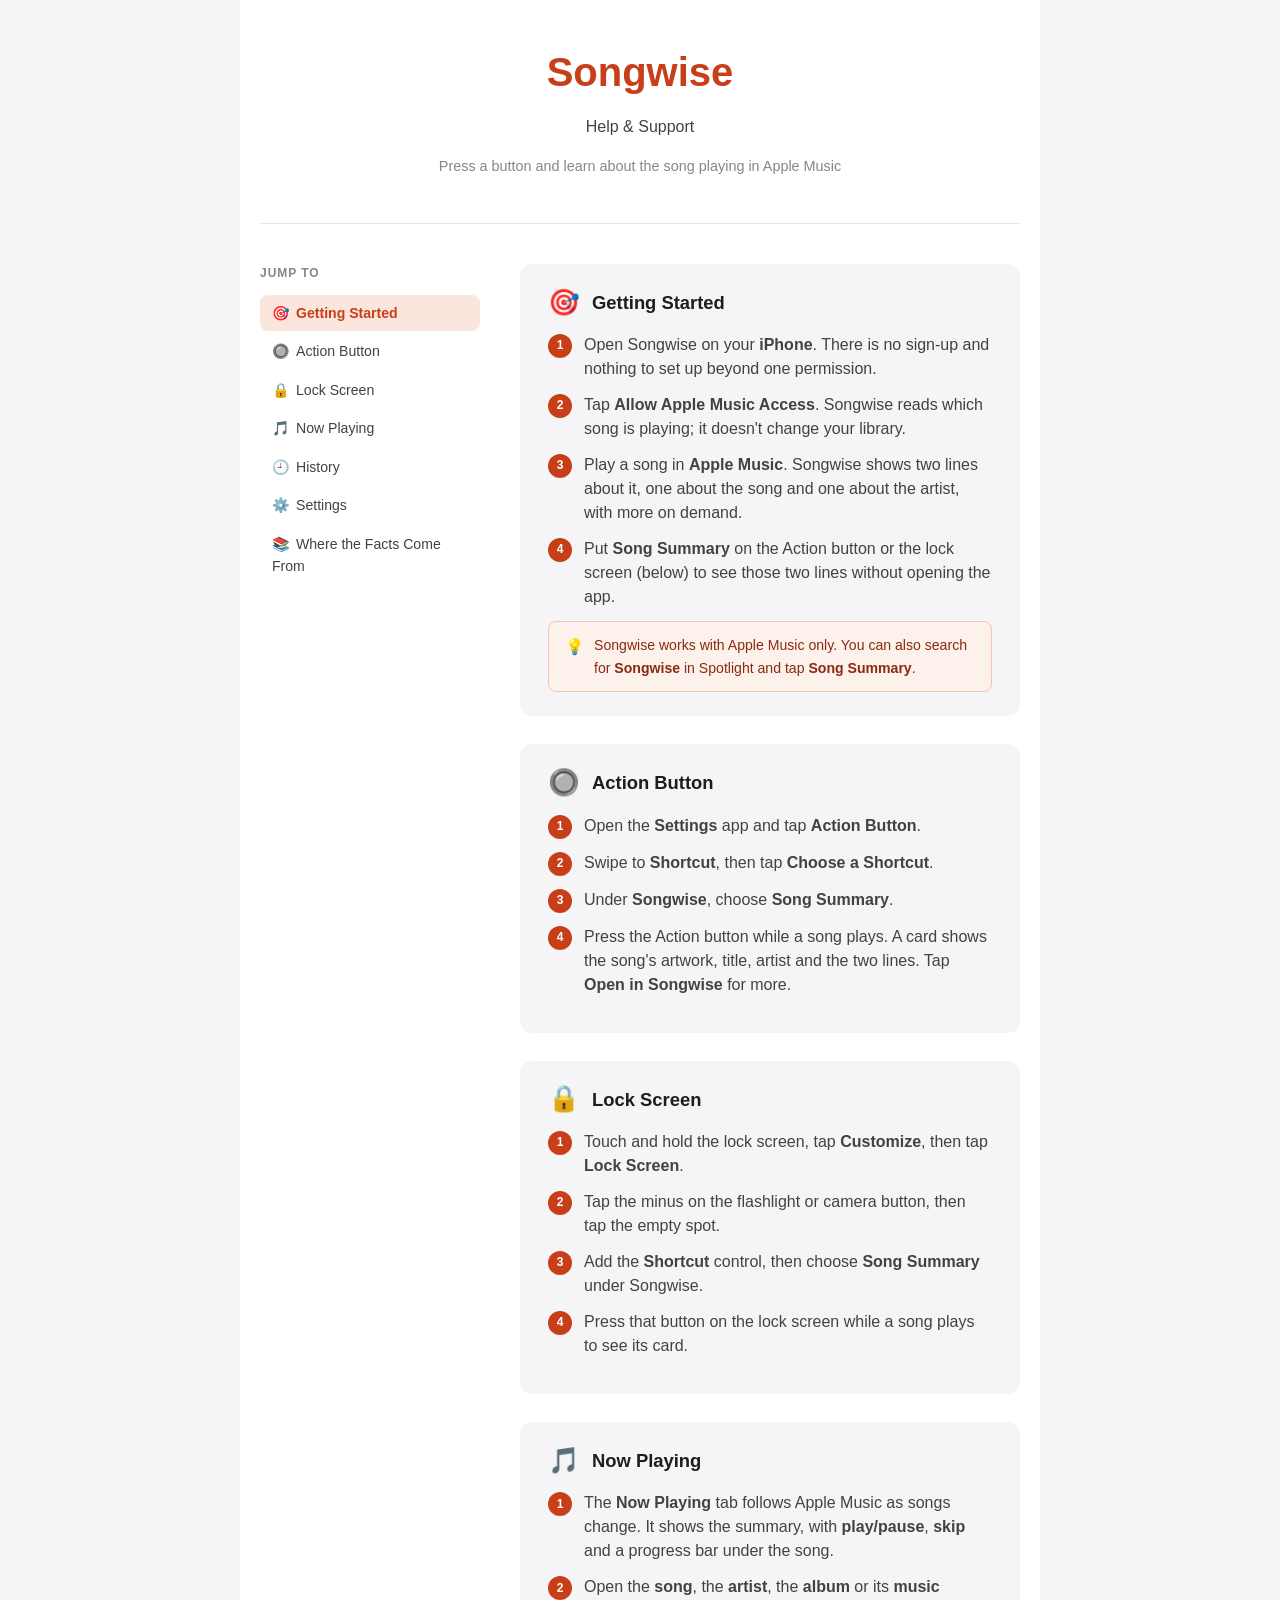
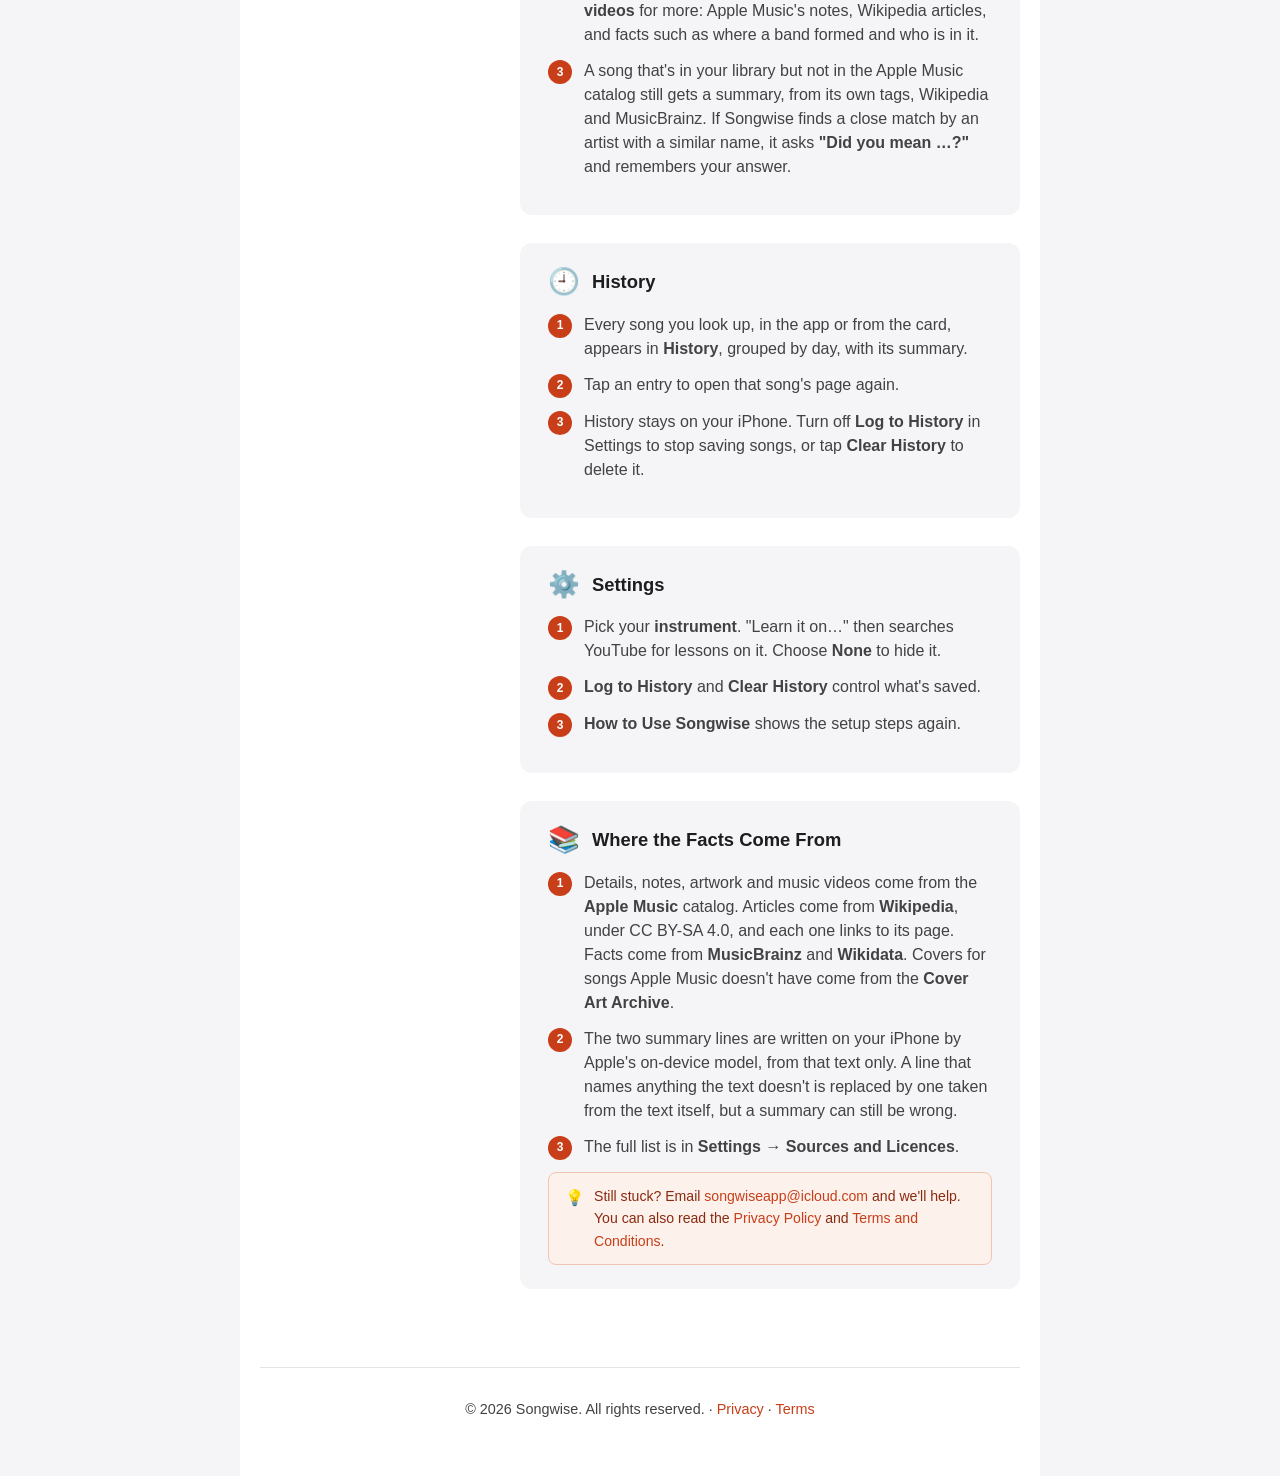
==== index.html @ 33ce4cde "Songwise support site: Help, Privacy, Terms Co-Authored-By: Claude Opus 5.5 <noreply@anthropic.com>" ====
<!DOCTYPE html>
<html lang="en">
<head>
    <meta charset="UTF-8">
    <meta name="viewport" content="width=device-width, initial-scale=1.0">
    <title>Songwise - Help &amp; Support</title>
    <link rel="stylesheet" href="styles.css">
    <link rel="stylesheet" href="support.css">
</head>
<body>
    <div class="container">

        <!-- Header -->
        <header>
            <h1><span class="app-name">Songwise</span></h1>
            <p>Help &amp; Support</p>
            <p class="last-updated">Press a button and learn about the song playing in Apple Music</p>
        </header>

        <!-- Layout: sidebar + main -->
        <div class="support-layout">

            <!-- Sidebar nav -->
            <aside class="sidebar">
                <p class="sidebar-title">Jump to</p>
                <nav id="sidebar-nav">
                    <a href="#getting-started"><span class="nav-icon">🎯</span>Getting Started</a>
                    <a href="#action-button"><span class="nav-icon">🔘</span>Action Button</a>
                    <a href="#lock-screen"><span class="nav-icon">🔒</span>Lock Screen</a>
                    <a href="#now-playing"><span class="nav-icon">🎵</span>Now Playing</a>
                    <a href="#history"><span class="nav-icon">🕘</span>History</a>
                    <a href="#settings"><span class="nav-icon">⚙️</span>Settings</a>
                    <a href="#sources"><span class="nav-icon">📚</span>Where the Facts Come From</a>
                </nav>
            </aside>

            <!-- Main content -->
            <main class="support-main">

                <!-- 1. Getting Started -->
                <section id="getting-started" class="topic-card">
                    <div class="topic-header">
                        <span class="topic-icon">🎯</span>
                        <h2 class="topic-title">Getting Started</h2>
                    </div>
                    <ol class="steps">
                        <li>
                            <span class="step-num">1</span>
                            <span class="step-text">Open Songwise on your <strong>iPhone</strong>. There is no sign-up and nothing to set up beyond one permission.</span>
                        </li>
                        <li>
                            <span class="step-num">2</span>
                            <span class="step-text">Tap <strong>Allow Apple Music Access</strong>. Songwise reads which song is playing; it doesn't change your library.</span>
                        </li>
                        <li>
                            <span class="step-num">3</span>
                            <span class="step-text">Play a song in <strong>Apple Music</strong>. Songwise shows two lines about it, one about the song and one about the artist, with more on demand.</span>
                        </li>
                        <li>
                            <span class="step-num">4</span>
                            <span class="step-text">Put <strong>Song Summary</strong> on the Action button or the lock screen (below) to see those two lines without opening the app.</span>
                        </li>
                    </ol>
                    <div class="tip-callout">
                        <span class="tip-callout-icon">💡</span>
                        <span>Songwise works with Apple Music only. You can also search for <strong>Songwise</strong> in Spotlight and tap <strong>Song Summary</strong>.</span>
                    </div>
                </section>

                <!-- 2. Action Button -->
                <section id="action-button" class="topic-card">
                    <div class="topic-header">
                        <span class="topic-icon">🔘</span>
                        <h2 class="topic-title">Action Button</h2>
                    </div>
                    <ol class="steps">
                        <li>
                            <span class="step-num">1</span>
                            <span class="step-text">Open the <strong>Settings</strong> app and tap <strong>Action Button</strong>.</span>
                        </li>
                        <li>
                            <span class="step-num">2</span>
                            <span class="step-text">Swipe to <strong>Shortcut</strong>, then tap <strong>Choose a Shortcut</strong>.</span>
                        </li>
                        <li>
                            <span class="step-num">3</span>
                            <span class="step-text">Under <strong>Songwise</strong>, choose <strong>Song Summary</strong>.</span>
                        </li>
                        <li>
                            <span class="step-num">4</span>
                            <span class="step-text">Press the Action button while a song plays. A card shows the song's artwork, title, artist and the two lines. Tap <strong>Open in Songwise</strong> for more.</span>
                        </li>
                    </ol>
                </section>

                <!-- 3. Lock Screen -->
                <section id="lock-screen" class="topic-card">
                    <div class="topic-header">
                        <span class="topic-icon">🔒</span>
                        <h2 class="topic-title">Lock Screen</h2>
                    </div>
                    <ol class="steps">
                        <li>
                            <span class="step-num">1</span>
                            <span class="step-text">Touch and hold the lock screen, tap <strong>Customize</strong>, then tap <strong>Lock Screen</strong>.</span>
                        </li>
                        <li>
                            <span class="step-num">2</span>
                            <span class="step-text">Tap the minus on the flashlight or camera button, then tap the empty spot.</span>
                        </li>
                        <li>
                            <span class="step-num">3</span>
                            <span class="step-text">Add the <strong>Shortcut</strong> control, then choose <strong>Song Summary</strong> under Songwise.</span>
                        </li>
                        <li>
                            <span class="step-num">4</span>
                            <span class="step-text">Press that button on the lock screen while a song plays to see its card.</span>
                        </li>
                    </ol>
                </section>

                <!-- 4. Now Playing -->
                <section id="now-playing" class="topic-card">
                    <div class="topic-header">
                        <span class="topic-icon">🎵</span>
                        <h2 class="topic-title">Now Playing</h2>
                    </div>
                    <ol class="steps">
                        <li>
                            <span class="step-num">1</span>
                            <span class="step-text">The <strong>Now Playing</strong> tab follows Apple Music as songs change. It shows the summary, with <strong>play/pause</strong>, <strong>skip</strong> and a progress bar under the song.</span>
                        </li>
                        <li>
                            <span class="step-num">2</span>
                            <span class="step-text">Open the <strong>song</strong>, the <strong>artist</strong>, the <strong>album</strong> or its <strong>music videos</strong> for more: Apple Music's notes, Wikipedia articles, and facts such as where a band formed and who is in it.</span>
                        </li>
                        <li>
                            <span class="step-num">3</span>
                            <span class="step-text">A song that's in your library but not in the Apple Music catalog still gets a summary, from its own tags, Wikipedia and MusicBrainz. If Songwise finds a close match by an artist with a similar name, it asks <strong>"Did you mean …?"</strong> and remembers your answer.</span>
                        </li>
                    </ol>
                </section>

                <!-- 5. History -->
                <section id="history" class="topic-card">
                    <div class="topic-header">
                        <span class="topic-icon">🕘</span>
                        <h2 class="topic-title">History</h2>
                    </div>
                    <ol class="steps">
                        <li>
                            <span class="step-num">1</span>
                            <span class="step-text">Every song you look up, in the app or from the card, appears in <strong>History</strong>, grouped by day, with its summary.</span>
                        </li>
                        <li>
                            <span class="step-num">2</span>
                            <span class="step-text">Tap an entry to open that song's page again.</span>
                        </li>
                        <li>
                            <span class="step-num">3</span>
                            <span class="step-text">History stays on your iPhone. Turn off <strong>Log to History</strong> in Settings to stop saving songs, or tap <strong>Clear History</strong> to delete it.</span>
                        </li>
                    </ol>
                </section>

                <!-- 6. Settings -->
                <section id="settings" class="topic-card">
                    <div class="topic-header">
                        <span class="topic-icon">⚙️</span>
                        <h2 class="topic-title">Settings</h2>
                    </div>
                    <ol class="steps">
                        <li>
                            <span class="step-num">1</span>
                            <span class="step-text">Pick your <strong>instrument</strong>. "Learn it on…" then searches YouTube for lessons on it. Choose <strong>None</strong> to hide it.</span>
                        </li>
                        <li>
                            <span class="step-num">2</span>
                            <span class="step-text"><strong>Log to History</strong> and <strong>Clear History</strong> control what's saved.</span>
                        </li>
                        <li>
                            <span class="step-num">3</span>
                            <span class="step-text"><strong>How to Use Songwise</strong> shows the setup steps again.</span>
                        </li>
                    </ol>
                </section>

                <!-- 7. Sources -->
                <section id="sources" class="topic-card">
                    <div class="topic-header">
                        <span class="topic-icon">📚</span>
                        <h2 class="topic-title">Where the Facts Come From</h2>
                    </div>
                    <ol class="steps">
                        <li>
                            <span class="step-num">1</span>
                            <span class="step-text">Details, notes, artwork and music videos come from the <strong>Apple Music</strong> catalog. Articles come from <strong>Wikipedia</strong>, under CC BY-SA 4.0, and each one links to its page. Facts come from <strong>MusicBrainz</strong> and <strong>Wikidata</strong>. Covers for songs Apple Music doesn't have come from the <strong>Cover Art Archive</strong>.</span>
                        </li>
                        <li>
                            <span class="step-num">2</span>
                            <span class="step-text">The two summary lines are written on your iPhone by Apple's on-device model, from that text only. A line that names anything the text doesn't is replaced by one taken from the text itself, but a summary can still be wrong.</span>
                        </li>
                        <li>
                            <span class="step-num">3</span>
                            <span class="step-text">The full list is in <strong>Settings → Sources and Licences</strong>.</span>
                        </li>
                    </ol>
                    <div class="tip-callout">
                        <span class="tip-callout-icon">💡</span>
                        <span>Still stuck? Email <a href="mailto:songwiseapp@icloud.com">songwiseapp@icloud.com</a> and we'll help. You can also read the <a href="privacy.html">Privacy Policy</a> and <a href="terms.html">Terms and Conditions</a>.</span>
                    </div>
                </section>

            </main>
        </div>

        <footer>
            <p>&copy; 2026 Songwise. All rights reserved. &middot; <a href="privacy.html">Privacy</a> &middot; <a href="terms.html">Terms</a></p>
        </footer>
    </div>

    <a href="#" id="back-to-top" aria-label="Back to top">↑</a>

    <script>
        const sections = [...document.querySelectorAll('.topic-card')];
        const navLinks = [...document.querySelectorAll('#sidebar-nav a')];
        const backToTop = document.getElementById('back-to-top');

        function onScroll() {
            const y = window.scrollY + 120;
            let current = sections[0];
            for (const s of sections) {
                if (s.offsetTop <= y) current = s;
            }
            navLinks.forEach(a => {
                a.classList.toggle('active', a.getAttribute('href') === '#' + current.id);
            });
            backToTop.classList.toggle('visible', window.scrollY > 400);
        }

        window.addEventListener('scroll', onScroll, { passive: true });
        onScroll();

        backToTop.addEventListener('click', e => {
            e.preventDefault();
            window.scrollTo({ top: 0, behavior: 'smooth' });
        });
    </script>
</body>
</html>
---- styles.css ----
/* ============================================================
   Songwise — Shared Stylesheet
   Used by: privacy.html, terms.html, index.html (Help & Support)
   ============================================================ */

* {
    margin: 0;
    padding: 0;
    box-sizing: border-box;
}

body {
    font-family: -apple-system, BlinkMacSystemFont, 'Segoe UI', Roboto, Oxygen, Ubuntu, Cantarell, sans-serif;
    line-height: 1.6;
    color: #333;
    background-color: #f5f5f7;
}

.container {
    max-width: 800px;
    margin: 0 auto;
    padding: 40px 20px;
    background-color: white;
    min-height: 100vh;
}

header {
    text-align: center;
    margin-bottom: 40px;
    padding-bottom: 30px;
    border-bottom: 1px solid #e5e5e7;
}

h1 {
    font-size: 2.5em;
    font-weight: 600;
    color: #1d1d1f;
    margin-bottom: 10px;
}

.app-name {
    color: #c83e18;
}

.last-updated {
    color: #86868b;
    font-size: 0.9em;
}

.app-store-cta {
    margin-top: 20px;
}

.app-store-badge {
    display: inline-block;
    transition: opacity 0.2s ease;
}

.app-store-badge:hover {
    opacity: 0.85;
}

.app-store-badge img {
    height: 48px;
    width: auto;
    vertical-align: middle;
}

h2 {
    font-size: 1.5em;
    font-weight: 600;
    color: #1d1d1f;
    margin-top: 30px;
    margin-bottom: 15px;
}

p {
    margin-bottom: 15px;
    color: #424245;
}

ul {
    margin-left: 20px;
    margin-bottom: 15px;
}

li {
    margin-bottom: 8px;
    color: #424245;
}

.contact {
    background-color: #f5f5f7;
    padding: 20px;
    border-radius: 8px;
    margin-top: 40px;
}

a {
    color: #c83e18;
    text-decoration: none;
}

a:hover {
    text-decoration: underline;
}

footer {
    text-align: center;
    margin-top: 50px;
    padding-top: 30px;
    border-top: 1px solid #e5e5e7;
    color: #86868b;
    font-size: 0.9em;
}

@media (max-width: 600px) {
    h1 {
        font-size: 2em;
    }

    h2 {
        font-size: 1.3em;
    }
}
---- support.css ----
/* ============================================================
   Songwise — Support Page Styles
   Depends on: styles.css (shared base)
   ============================================================ */

/* ── Layout ── */
.support-layout {
    display: flex;
    gap: 40px;
    align-items: flex-start;
}

/* ── Sidebar ── */
.sidebar {
    flex: 0 0 220px;
    position: sticky;
    top: 30px;
}

.sidebar-title {
    font-size: 0.75em;
    font-weight: 700;
    text-transform: uppercase;
    letter-spacing: 0.08em;
    color: #86868b;
    margin-bottom: 12px;
}

.sidebar nav a {
    display: block;
    padding: 7px 12px;
    border-radius: 8px;
    color: #424245;
    font-size: 0.88em;
    text-decoration: none;
    transition: background 0.15s, color 0.15s;
    margin-bottom: 2px;
}

.sidebar nav a:hover {
    background: #fdf1ec;
    color: #c83e18;
    text-decoration: none;
}

.sidebar nav a.active {
    background: #fbe6dd;
    color: #c83e18;
    font-weight: 600;
}

.sidebar nav a .nav-icon {
    margin-right: 6px;
}

/* ── Main content ── */
.support-main {
    flex: 1;
    min-width: 0;
}

/* ── Topic cards ── */
.topic-card {
    background: #f5f5f7;
    border-radius: 12px;
    padding: 24px 28px;
    margin-bottom: 28px;
    scroll-margin-top: 30px;
}

.topic-header {
    display: flex;
    align-items: center;
    gap: 12px;
    margin-bottom: 16px;
}

.topic-icon {
    font-size: 1.6em;
    line-height: 1;
}

.topic-title {
    font-size: 1.15em;
    font-weight: 700;
    color: #1d1d1f;
    margin: 0;
}

/* ── Numbered steps ── */
.steps {
    list-style: none;
    margin: 0;
    padding: 0;
}

.steps li {
    display: flex;
    align-items: flex-start;
    gap: 12px;
    margin-bottom: 12px;
    color: #333;
}

.step-num {
    flex-shrink: 0;
    width: 24px;
    height: 24px;
    background: #c83e18;
    color: white;
    border-radius: 50%;
    font-size: 0.75em;
    font-weight: 700;
    display: flex;
    align-items: center;
    justify-content: center;
    margin-top: 1px;
}

.step-text {
    flex: 1;
    color: #424245;
    line-height: 1.5;
}

/* ── Sub-lists inside steps ── */
.steps .step-text ul {
    margin: 8px 0 0 0;
    padding-left: 18px;
}

.steps .step-text ul li {
    display: list-item;
    margin-bottom: 4px;
}

/* ── Tip callout ── */
.tip-callout {
    background: #fdf1ec;
    border: 1px solid #f3c4b2;
    border-radius: 8px;
    padding: 12px 16px;
    margin-top: 12px;
    font-size: 0.88em;
    color: #8a2a10;
    display: flex;
    gap: 10px;
    align-items: flex-start;
}

.tip-callout-icon {
    font-size: 1.1em;
    flex-shrink: 0;
    margin-top: 1px;
}

/* ── Back to top ── */
#back-to-top {
    position: fixed;
    bottom: 30px;
    right: 30px;
    width: 42px;
    height: 42px;
    background: #c83e18;
    color: white;
    border: none;
    border-radius: 50%;
    font-size: 1.2em;
    cursor: pointer;
    display: flex;
    align-items: center;
    justify-content: center;
    box-shadow: 0 2px 12px rgba(200, 62, 24, 0.35);
    opacity: 0;
    transition: opacity 0.25s;
    text-decoration: none;
}

#back-to-top.visible {
    opacity: 1;
}

/* ── Header subtitle ── */
.header-subtitle {
    color: #86868b;
    font-size: 1em;
    margin-top: 6px;
}

/* ── Responsive ── */
@media (max-width: 720px) {
    .support-layout {
        flex-direction: column;
        gap: 0;
    }

    .sidebar {
        position: static;
        flex: none;
        width: 100%;
        background: #f5f5f7;
        border-radius: 12px;
        padding: 16px 20px;
        margin-bottom: 24px;
    }

    .sidebar nav {
        display: flex;
        flex-wrap: wrap;
        gap: 6px;
    }

    .sidebar nav a {
        padding: 5px 10px;
        background: white;
        border-radius: 20px;
        font-size: 0.82em;
        margin: 0;
    }

    #back-to-top {
        right: 16px;
        bottom: 20px;
    }
}
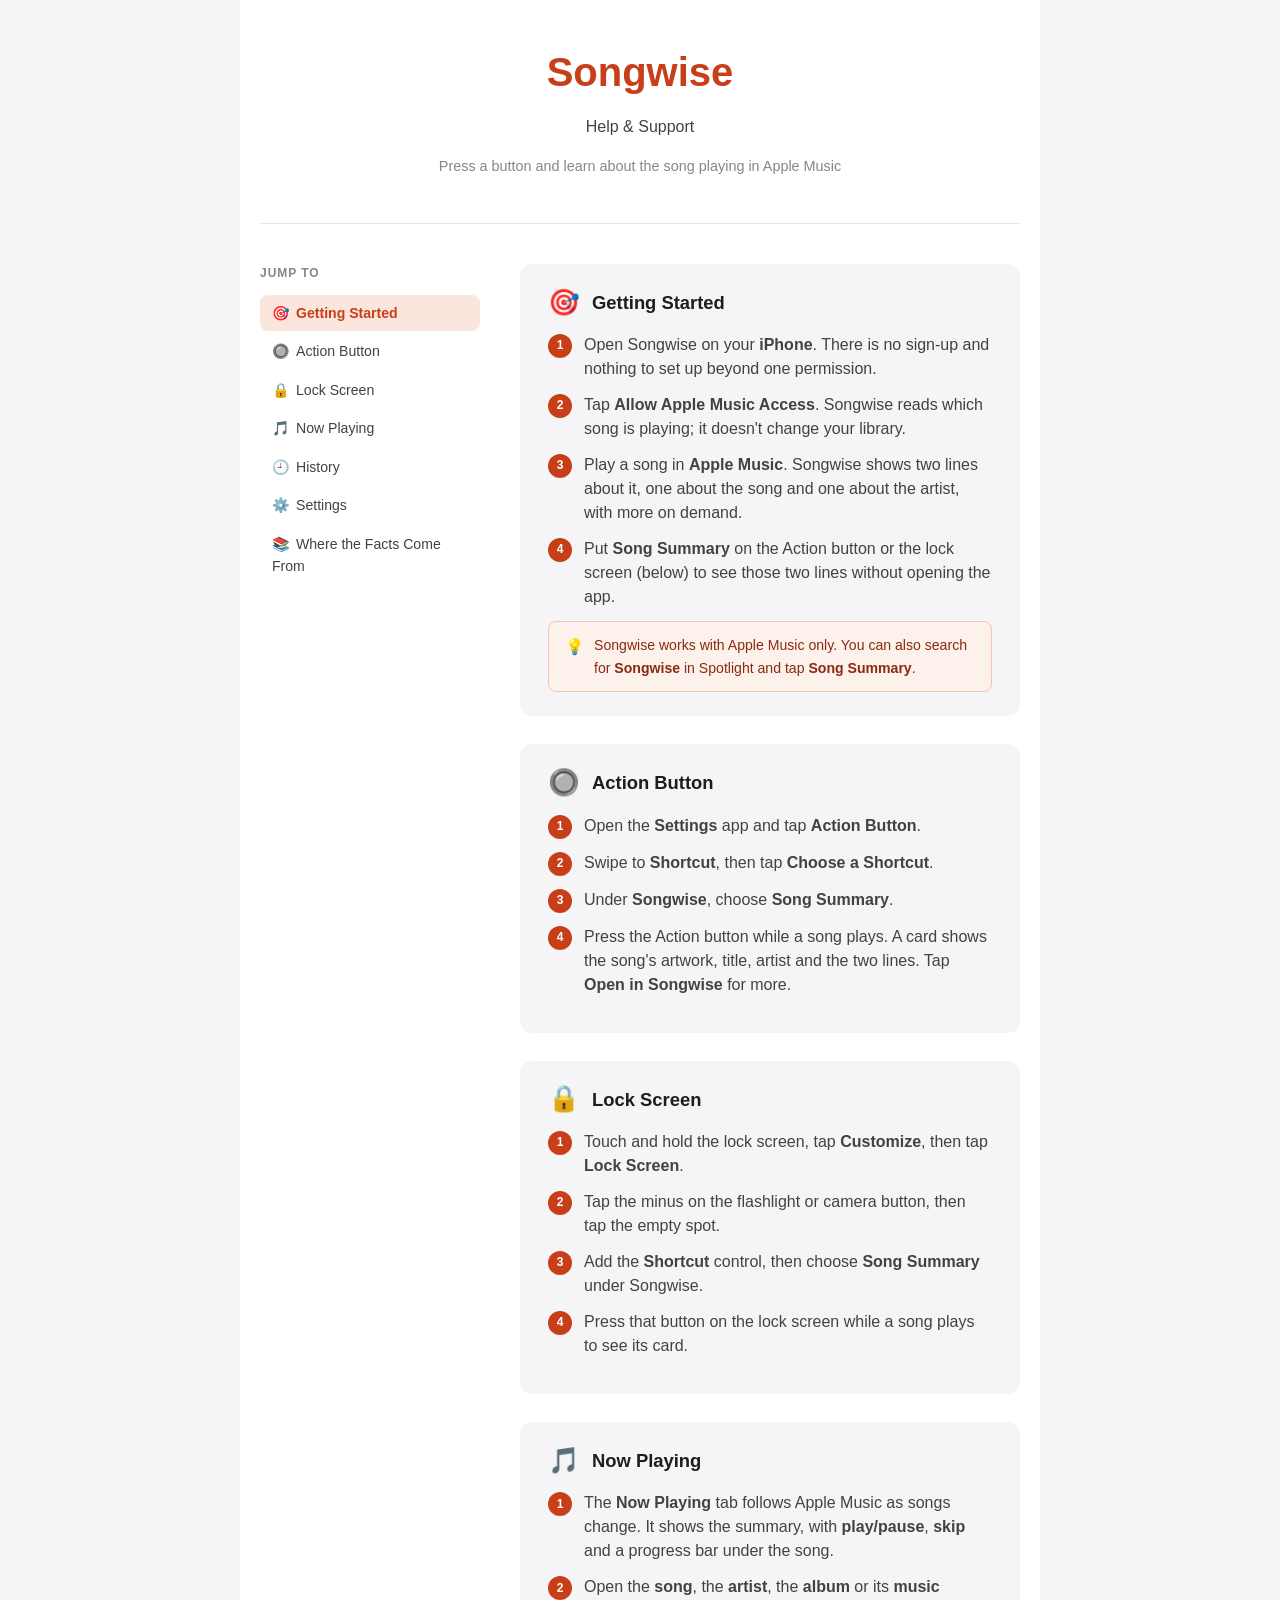
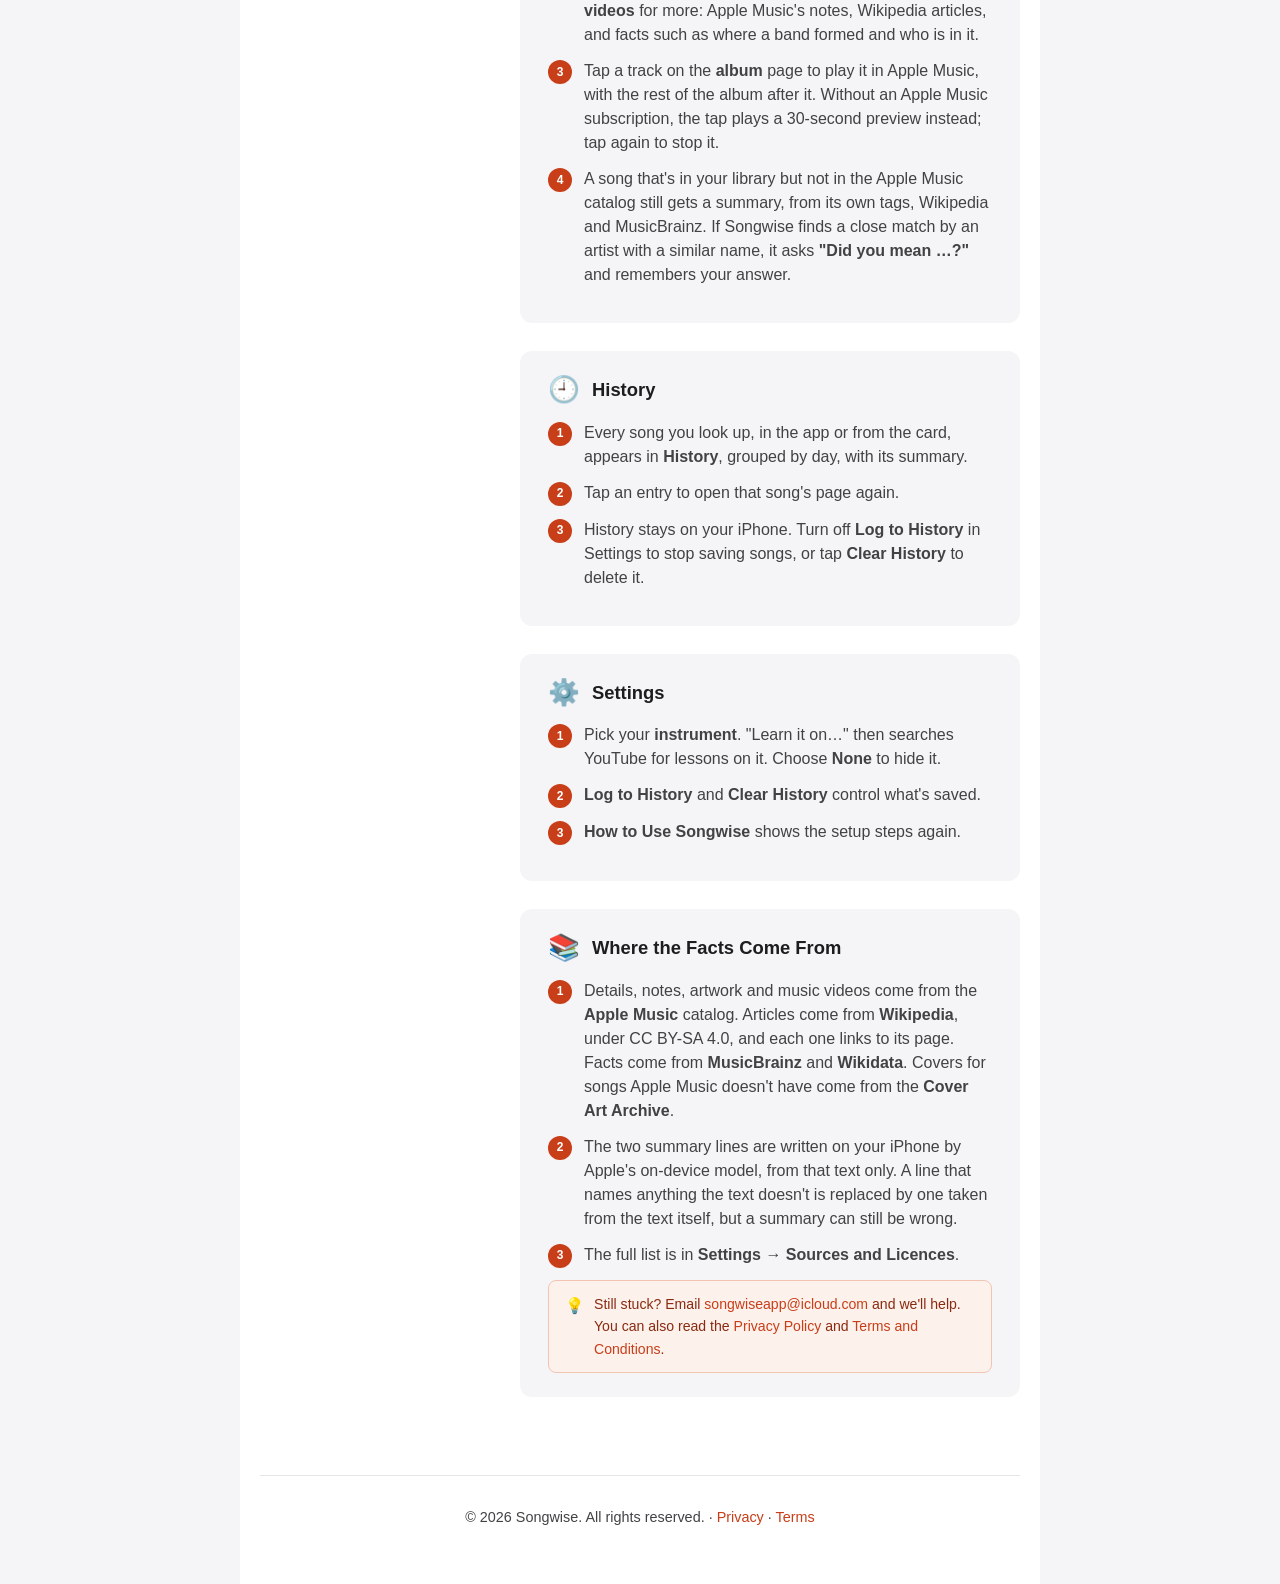
==== commit 7fbf7c8e: "Say that album tracks play in Music or as a preview Co-Authored-By: Claude Opus 5.5 <noreply@anthrop" ====
--- a/index.html
+++ b/index.html
@@ -136,6 +136,10 @@
                         </li>
                         <li>
                             <span class="step-num">3</span>
+                            <span class="step-text">Tap a track on the <strong>album</strong> page to play it in Apple Music, with the rest of the album after it. Without an Apple Music subscription, the tap plays a 30-second preview instead; tap again to stop it.</span>
+                        </li>
+                        <li>
+                            <span class="step-num">4</span>
                             <span class="step-text">A song that's in your library but not in the Apple Music catalog still gets a summary, from its own tags, Wikipedia and MusicBrainz. If Songwise finds a close match by an artist with a similar name, it asks <strong>"Did you mean …?"</strong> and remembers your answer.</span>
                         </li>
                     </ol>
